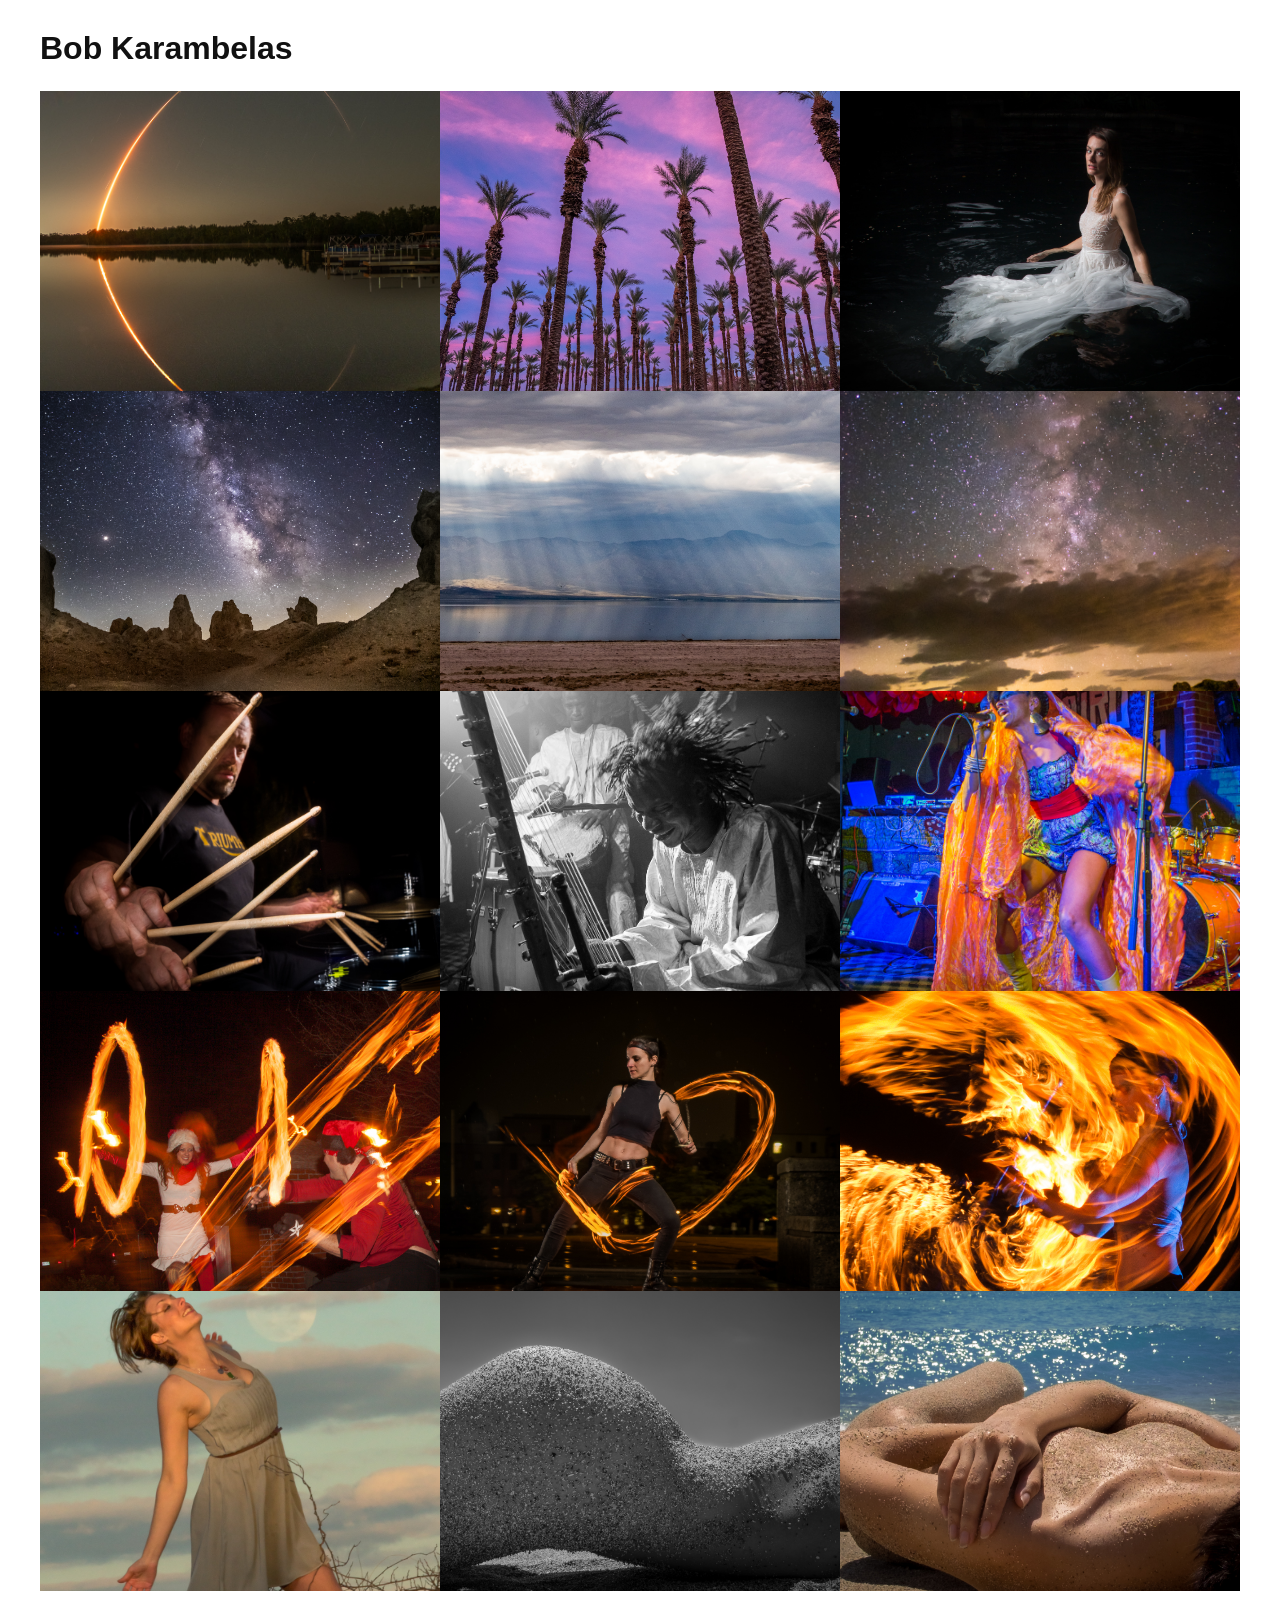
==== new.html @ 0394919d "New home page start" ====
<!DOCTYPE html>
<html lang="en">
<head>
  <meta charset="utf-8">
  <meta name="viewport" content="width=device-width, initial-scale=1">
  <title>Bob Karambelas</title>
  <style>
    * {
      box-sizing: border-box;
    }

    html, body {
      margin: 0;
      padding: 0;
    }

    body {
      font-family: Arial, Helvetica, sans-serif;
      background: #fff;
      color: #111;
    }

    main {
      width: min(1200px, calc(100% - 32px));
      margin: 0 auto;
      padding: 30px 0 40px;
    }

    h1 {
      margin: 0 0 24px;
      font-size: 2rem;
      font-weight: 700;
    }

    .gallery {
      display: grid;
      grid-template-columns: repeat(3, 1fr);
      gap: 0;
    }

    .gallery-item {
      margin: 0;
      aspect-ratio: 4 / 3;
      overflow: hidden;
      background: #ddd;
    }

    .gallery-item img {
      display: block;
      width: 100%;
      height: 100%;
      object-fit: cover;
    }

    @media (max-width: 760px) {
      main {
        width: 100%;
        padding-top: 18px;
      }

      h1 {
        margin: 0 16px 18px;
        font-size: 1.6rem;
      }

      .gallery {
        grid-template-columns: repeat(2, 1fr);
      }
    }

    @media (max-width: 480px) {
      .gallery {
        grid-template-columns: 1fr;
      }
    }
  </style>
</head>
<body>
  <main>
    <h1>Bob Karambelas</h1>

    <div class="gallery" id="gallery">
        <figure class="gallery-item" id="image01">
          <img src="images/DSCF2062.jpg" alt="" loading="lazy">
        </figure>
        <figure class="gallery-item" id="image02">
          <img src="images/RKXH7469.jpg" alt="" loading="lazy">
        </figure>
        <figure class="gallery-item" id="image03">
          <img src="images/IMG_0118-1.jpg" alt="" loading="lazy">
        </figure>
        <figure class="gallery-item" id="image04">
          <img src="images/RKXH6529.jpg" alt="" loading="lazy">
        </figure>
        <figure class="gallery-item" id="image05">
          <img src="images/RKXH8408.jpg" alt="" loading="lazy">
        </figure>
        <figure class="gallery-item" id="image06">
          <img src="images/RKXH6755.jpg" alt="" loading="lazy">
        </figure>
        <figure class="gallery-item" id="image07">
          <img src="images/RKXW1018-1.jpg" alt="" loading="lazy">
        </figure>
        <figure class="gallery-item" id="image08">
          <img src="images/_DSF3705.jpg" alt="" loading="lazy">
        </figure>
        <figure class="gallery-item" id="image09">
          <img src="images/BOBK8698.jpg" alt="" loading="lazy">
        </figure>
        <figure class="gallery-item" id="image10">
          <img src="images/_MG_8473-2.jpg" alt="" loading="lazy">
        </figure>
        <figure class="gallery-item" id="image11">
          <img src="images/RKXW0459.jpg" alt="" loading="lazy">
        </figure>
        <figure class="gallery-item" id="image12">
          <img src="images/07090534.jpg" alt="" loading="lazy">
        </figure>
        <figure class="gallery-item" id="image13">
          <img src="images/OBK1052-Edit-1052.jpg" alt="" loading="lazy">
        </figure>
        <figure class="gallery-item" id="image14">
          <img src="images/RKXT1268-2.jpg" alt="" loading="lazy">
        </figure>
        <figure class="gallery-item" id="image15">
          <img src="images/RKXT1380.jpg" alt="" loading="lazy">
        </figure>
    </div>
  </main>
</body>
</html>
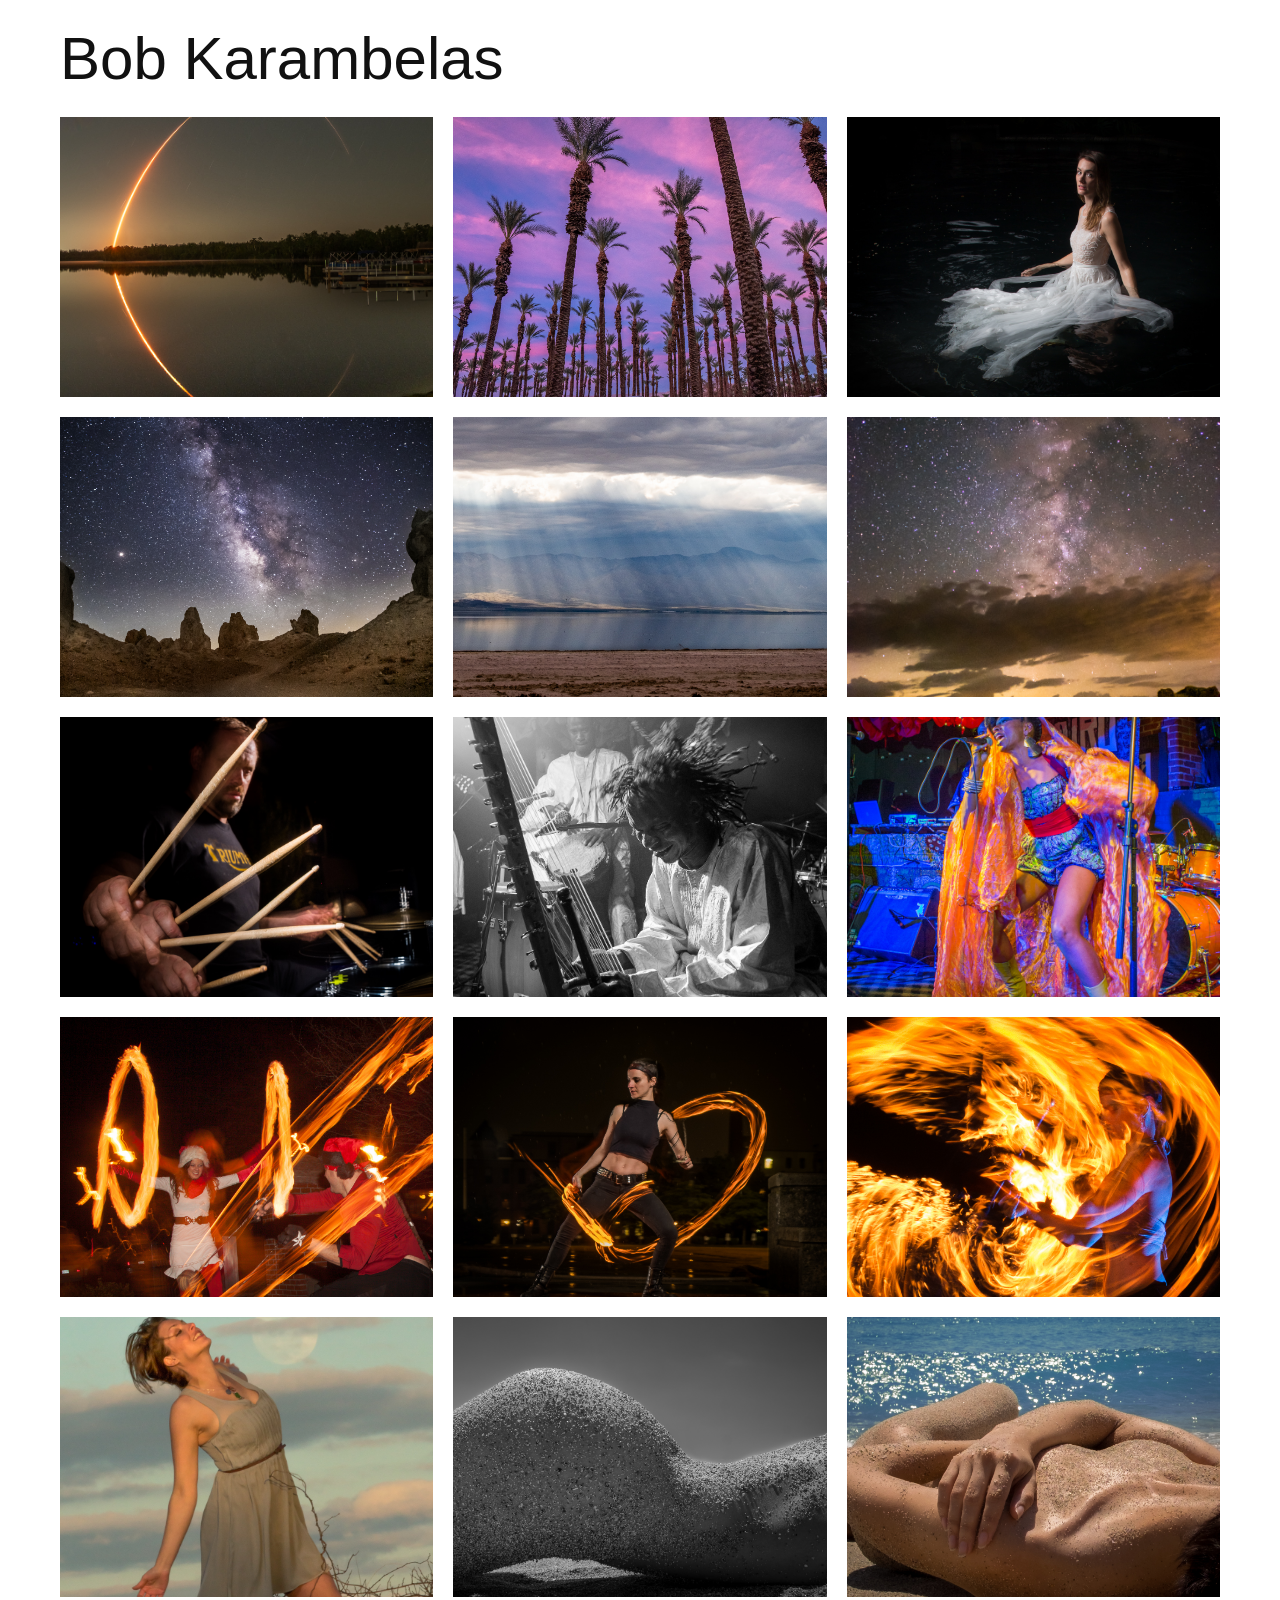
==== commit c7ba89b7: "New page v2" ====
--- a/new.html
+++ b/new.html
@@ -21,21 +21,21 @@
     }
 
     main {
-      width: min(1200px, calc(100% - 32px));
+      width: min(1160px, calc(100% - 80px));
       margin: 0 auto;
-      padding: 30px 0 40px;
+      padding: 24px 0 40px;
     }
 
     h1 {
       margin: 0 0 24px;
-      font-size: 2rem;
-      font-weight: 700;
+      font-size: 3.75rem;
+      font-weight: 400;
     }
 
     .gallery {
       display: grid;
       grid-template-columns: repeat(3, 1fr);
-      gap: 0;
+      gap: 20px;
     }
 
     .gallery-item {
@@ -43,6 +43,7 @@
       aspect-ratio: 4 / 3;
       overflow: hidden;
       background: #ddd;
+      cursor: pointer;
     }
 
     .gallery-item img {
@@ -54,17 +55,18 @@
 
     @media (max-width: 760px) {
       main {
-        width: 100%;
+        width: calc(100% - 32px);
         padding-top: 18px;
       }
 
       h1 {
-        margin: 0 16px 18px;
-        font-size: 1.6rem;
+        margin-bottom: 18px;
+        font-size: 2.4rem;
       }
 
       .gallery {
         grid-template-columns: repeat(2, 1fr);
+        gap: 12px;
       }
     }
 
@@ -72,6 +74,31 @@
       .gallery {
         grid-template-columns: 1fr;
       }
+    }
+
+    .lightbox {
+      position: fixed;
+      inset: 0;
+      display: none;
+      align-items: center;
+      justify-content: center;
+      padding: 24px;
+      background: rgba(0, 0, 0, 0.92);
+      z-index: 1000;
+      cursor: zoom-out;
+    }
+
+    .lightbox.open {
+      display: flex;
+    }
+
+    .lightbox img {
+      max-width: 96vw;
+      max-height: 94vh;
+      width: auto;
+      height: auto;
+      object-fit: contain;
+      box-shadow: 0 0 24px rgba(0,0,0,.35);
     }
   </style>
 </head>
@@ -127,5 +154,39 @@
         </figure>
     </div>
   </main>
+
+  <div class="lightbox" id="lightbox" aria-hidden="true">
+    <img id="lightboxImage" src="" alt="">
+  </div>
+
+  <script>
+    (function () {
+      var lightbox = document.getElementById("lightbox");
+      var lightboxImage = document.getElementById("lightboxImage");
+
+      document.querySelectorAll(".gallery-item img").forEach(function (img) {
+        img.addEventListener("click", function () {
+          lightboxImage.src = img.src;
+          lightbox.classList.add("open");
+          lightbox.setAttribute("aria-hidden", "false");
+        });
+      });
+
+      function closeLightbox() {
+        lightbox.classList.remove("open");
+        lightbox.setAttribute("aria-hidden", "true");
+        lightboxImage.src = "";
+      }
+
+      lightbox.addEventListener("click", closeLightbox);
+
+      document.addEventListener("keydown", function (event) {
+        if (event.key === "Escape") {
+          closeLightbox();
+        }
+      });
+    }());
+  </script>
+
 </body>
 </html>
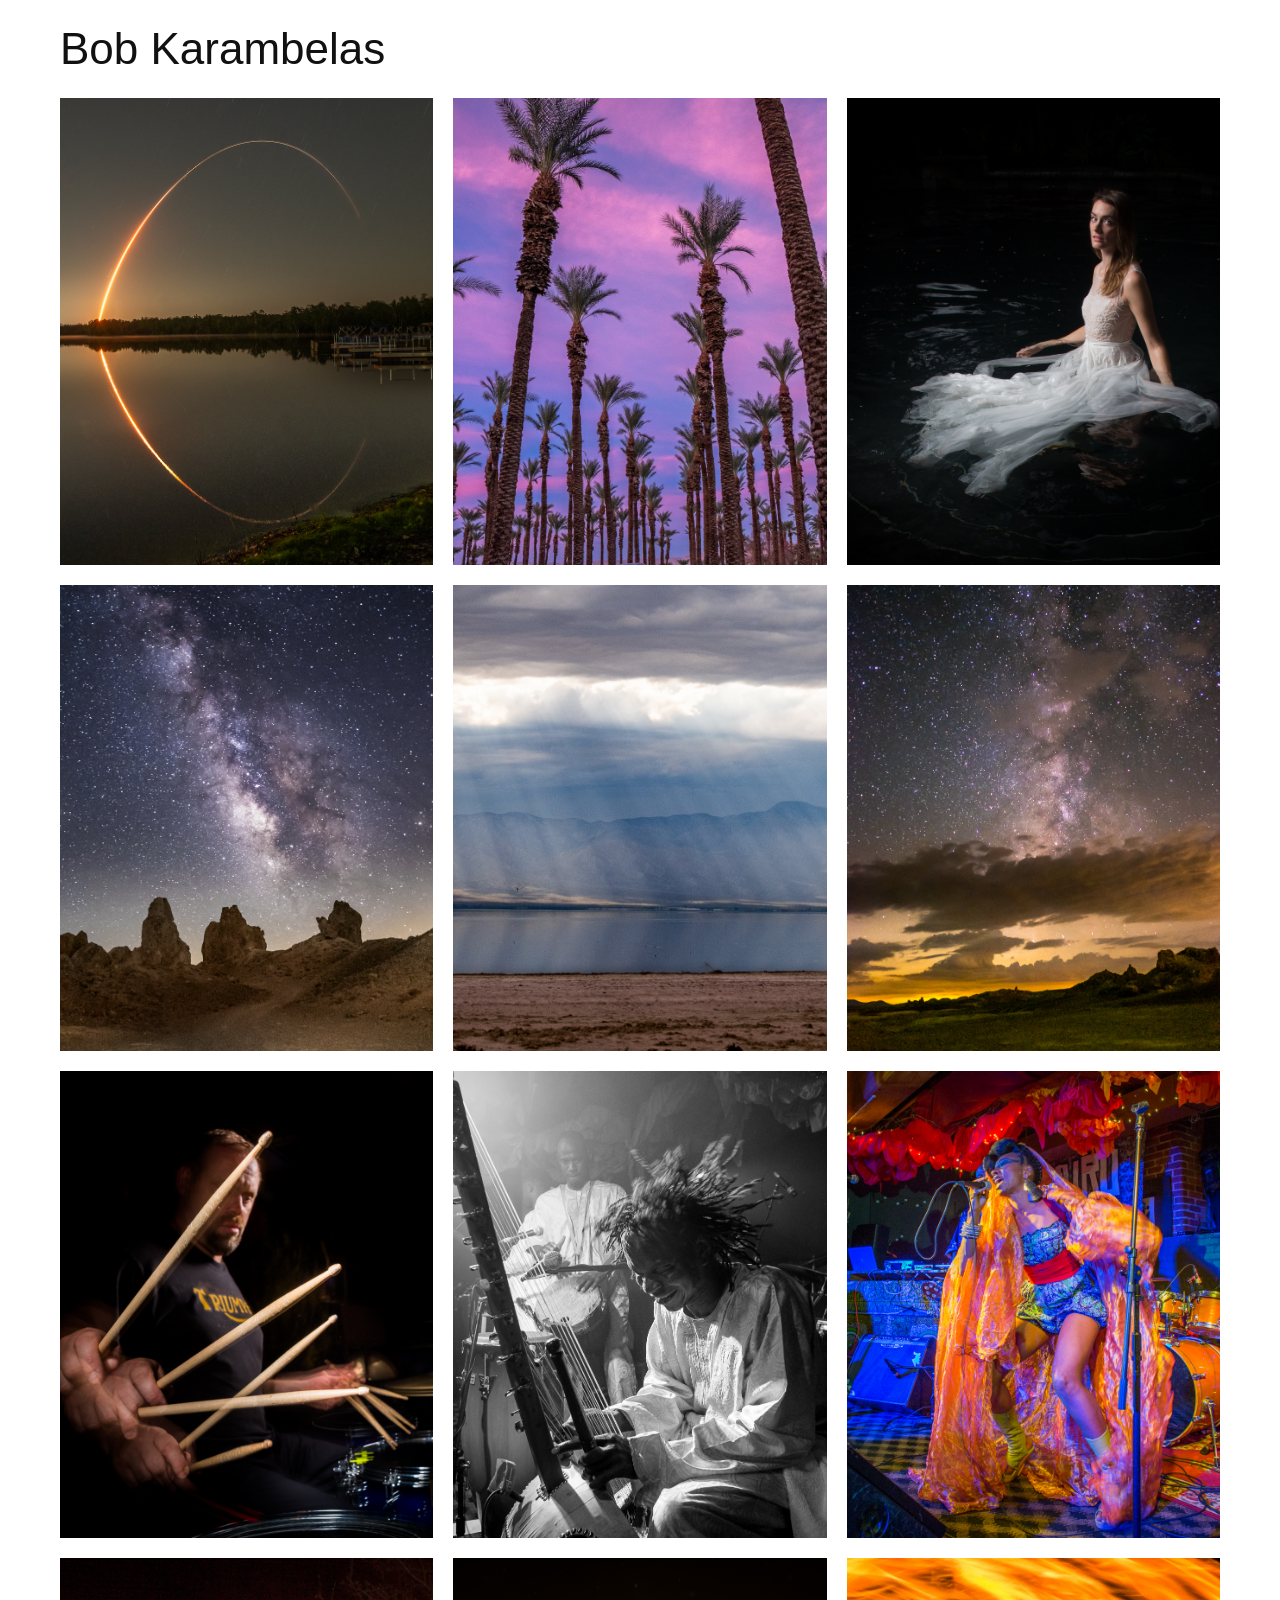
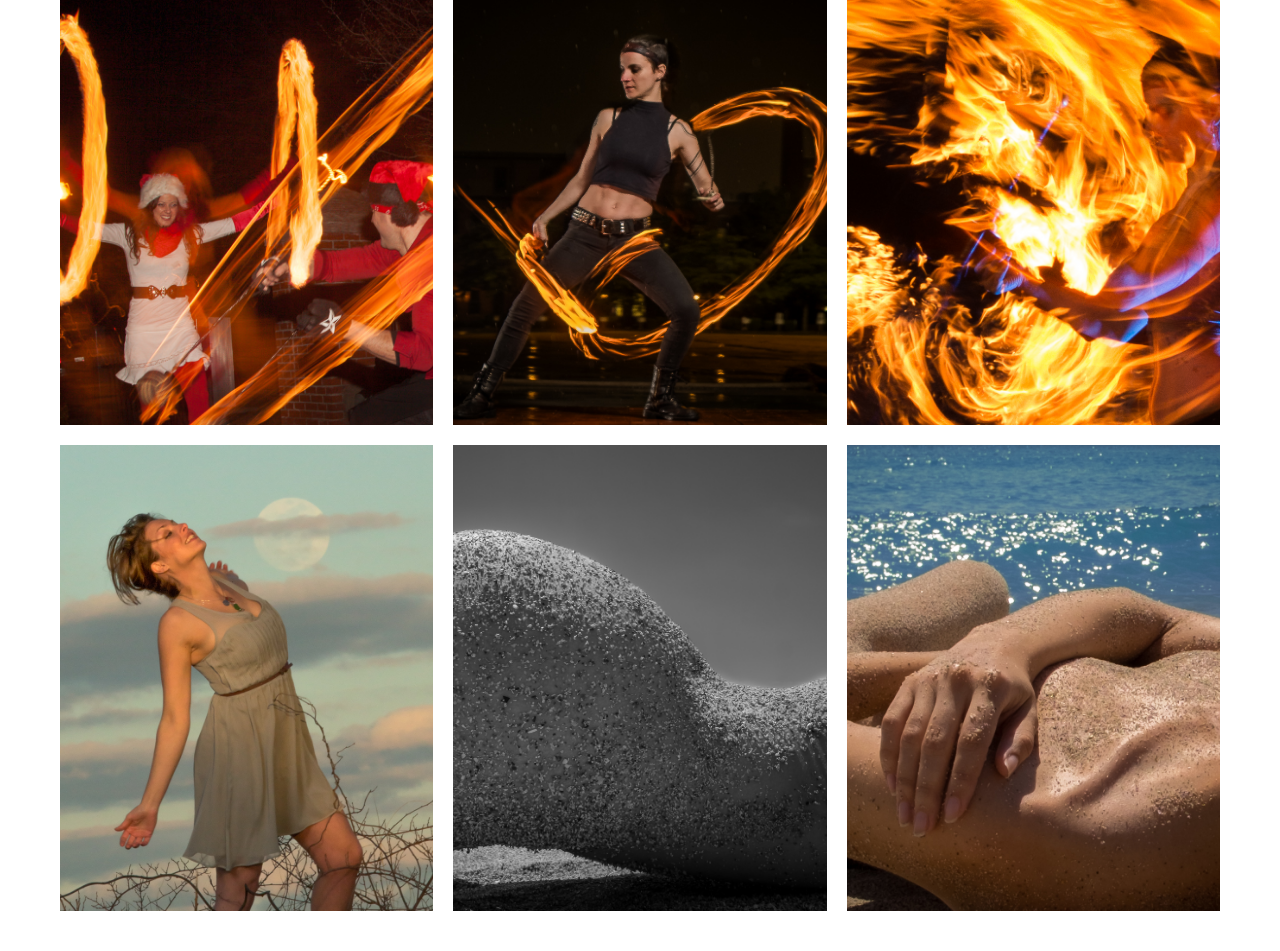
==== commit c1e67891: "New page v3" ====
--- a/new.html
+++ b/new.html
@@ -3,7 +3,7 @@
 <head>
   <meta charset="utf-8">
   <meta name="viewport" content="width=device-width, initial-scale=1">
-  <title>Bob Karambelas</title>
+  <title>BobK</title>
   <style>
     * {
       box-sizing: border-box;
@@ -28,7 +28,7 @@
 
     h1 {
       margin: 0 0 24px;
-      font-size: 3.75rem;
+      font-size: 2.75rem;
       font-weight: 400;
     }
 
@@ -40,7 +40,7 @@
 
     .gallery-item {
       margin: 0;
-      aspect-ratio: 4 / 3;
+      aspect-ratio: 4 / 5;
       overflow: hidden;
       background: #ddd;
       cursor: pointer;
